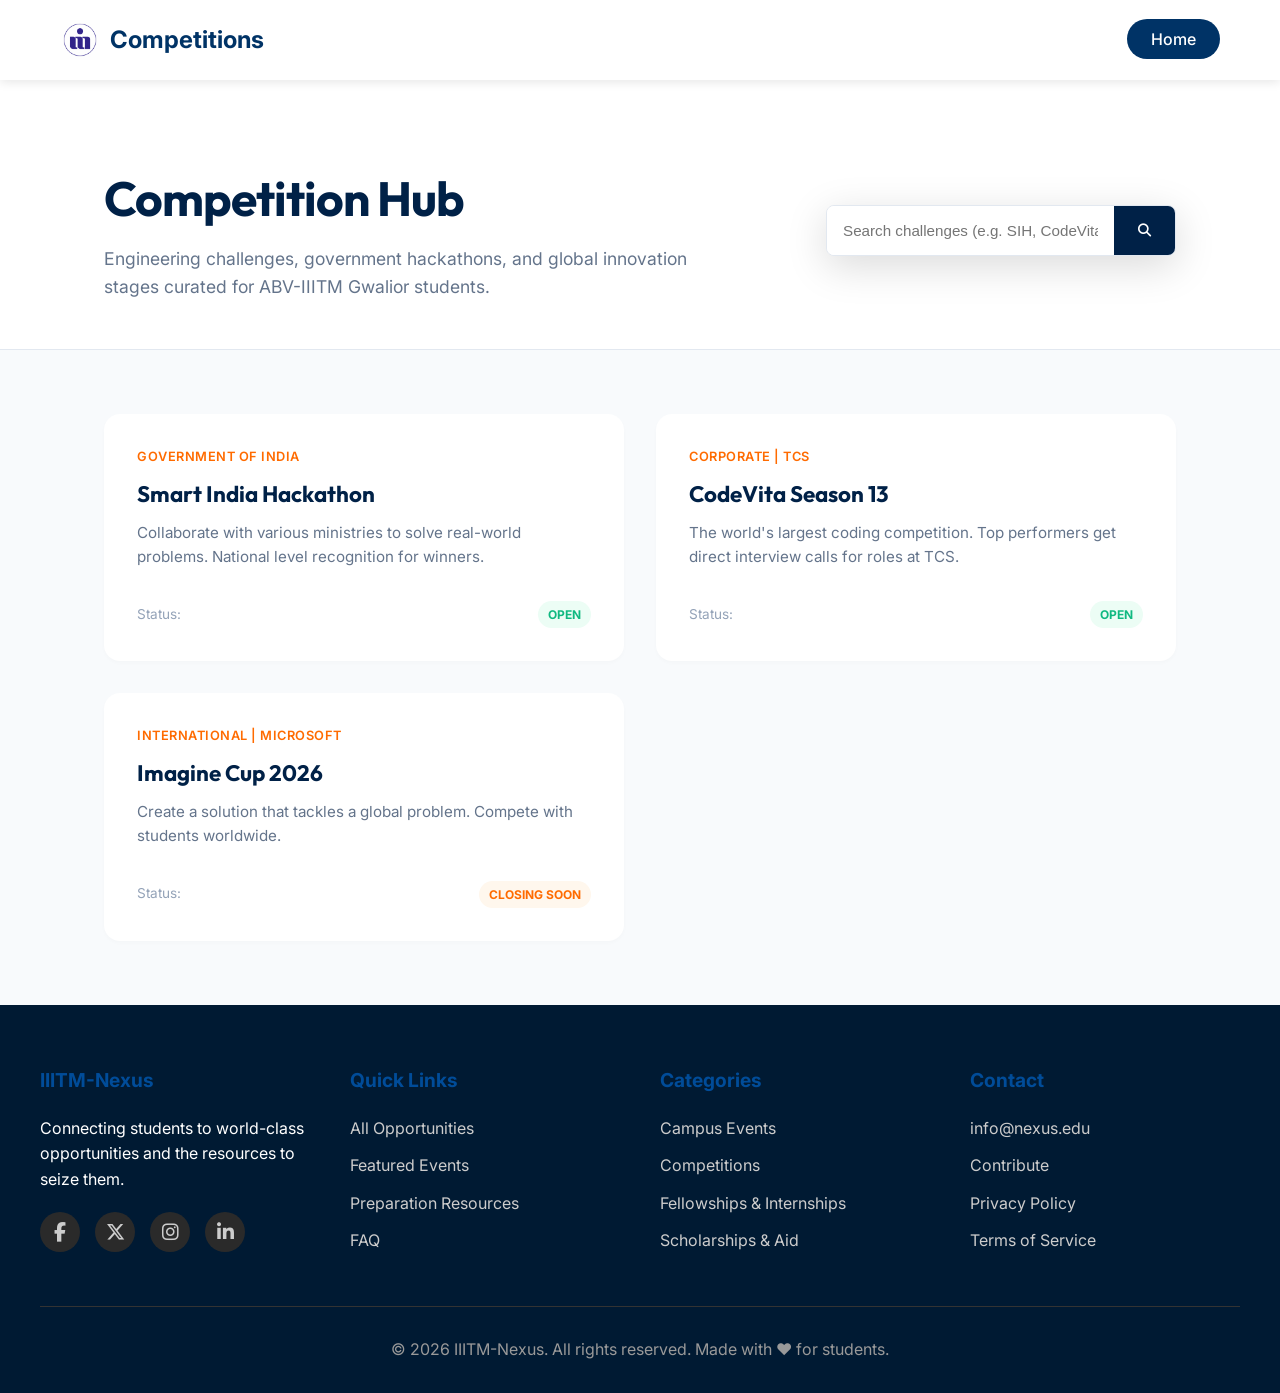
==== pages/Competition/index.html @ e099a58a "Added the competition and event pages" ====
<!DOCTYPE html>
<html lang="en">
<head>
    <meta charset="UTF-8">
    <meta name="viewport" content="width=device-width, initial-scale=1.0">
    <title>Competitions | IIITM Nexus</title>

    <link rel="icon" type="image/png" href="../../assets/favicon.png">
    <link rel="stylesheet" href="../../style.css">
    <link rel="stylesheet" href="https://cdnjs.cloudflare.com/ajax/libs/font-awesome/6.5.1/css/all.min.css">
    <link href="https://fonts.googleapis.com/css2?family=Outfit:wght@400;600;800&family=Inter:wght@400;500&display=swap" rel="stylesheet">

    <style>
        body {
            background-color: #f8fafc;
            color: #1e293b;
            font-family: 'Inter', sans-serif;
        }
        
        h1, h2, h3 { font-family: 'Outfit', sans-serif; color: #002147; }

        .page-intro {
            background: #ffffff;
            padding: 5rem 0 3rem; 
            border-bottom: 1px solid #e2e8f0;
        }

        .intro-container {
            max-width: 1200px;
            margin: 0 auto;
            padding: 0 5%;
            display: grid;
            grid-template-columns: 1fr 350px;
            gap: 4rem;
            align-items: center;
        }

        .intro-text h1 {
            font-size: 3rem;
            margin-bottom: 0.5rem;
            letter-spacing: -1px;
        }

        .intro-text p {
            font-size: 1.1rem;
            color: #64748b;
            max-width: 600px;
            line-height: 1.6;
        }

        .intro-search .search-box {
            display: flex;
            border: 1px solid #e2e8f0;
            border-radius: 8px;
            overflow: hidden;
            background: #ffffff;
            transition: 0.3s;
        }
        
        .intro-search .search-box:focus-within {
            border-color: #ff6b00;
            box-shadow: 0 0 0 3px rgba(255, 107, 0, 0.1);
        }

        .intro-search input {
            flex: 1;
            padding: 1rem;
            border: none;
            outline: none;
            font-size: 0.95rem;
        }

        .intro-search button {
            background: #002147;
            color: white;
            border: none;
            padding: 0 1.5rem;
            font-weight: 600;
            cursor: pointer;
            transition: 0.3s;
        }
        
        .intro-search button:hover { background: #00152e; }

        .grid-section {
            padding: 4rem 0;
        }

        .grid-container {
            max-width: 1200px;
            margin: 0 auto;
            padding: 0 5%;
        }

        .comp-grid {
            display: grid;
            grid-template-columns: repeat(auto-fill, minmax(350px, 1fr));
            gap: 2rem;
        }

        .comp-card-link {
            text-decoration: none;
            color: inherit;
            display: block;
            height: 100%;
        }

        .comp-card {
            background: #ffffff;
            border-radius: 16px;
            padding: 2rem;
            transition: all 0.2s ease-in-out;
            display: flex;
            flex-direction: column;
            height: 100%;
            border: 1px solid transparent; 
            box-shadow: 0 2px 4px rgba(0,0,0,0.02);
        }
        
        .comp-card-link:hover .comp-card {
            transform: translateY(-5px);
            box-shadow: 0 20px 40px rgba(0, 33, 71, 0.05);
            border-color: #e2e8f0;
        }

        .comp-card .tag {
            color: #ff6b00;
            font-weight: 600;
            font-size: 0.8rem;
            text-transform: uppercase;
            letter-spacing: 0.5px;
            margin-bottom: 0.75rem;
        }

        .comp-card h3 {
            margin-bottom: 0.75rem;
            font-size: 1.4rem;
            font-weight: 700;
            line-height: 1.3;
        }

        .comp-card p {
            color: #64748b;
            font-size: 0.95rem;
            margin-bottom: 2rem;
            line-height: 1.6;
            flex-grow: 1;
        }

        .comp-meta {
            margin-top: auto;
            display: flex;
            justify-content: space-between;
            align-items: center;
            font-size: 0.85rem;
            color: #94a3b8;
        }
        
        .comp-meta .status {
            font-weight: 600;
            color: #1e293b;
        }
        
        .comp-meta .status-pill {
            padding: 4px 10px;
            border-radius: 100px;
            font-weight: 700;
            font-size: 0.75rem;
        }
        
        .status-open { background-color: #ecfdf5; color: #10b981; }
        .status-warning { background-color: #fff7ed; color: #ff6b00; }

        @media (max-width: 900px) {
            .intro-container { grid-template-columns: 1fr; gap: 2rem; }
            .intro-text h1 { font-size: 2.2rem; }
        }
    </style>
</head>
<body>

    <header>
        <nav>
            <a href="../../index.html" class="logo">
                <img src="../../assets/IIITM logo.png" alt="IIITM Logo" class="logo-img">
                Competitions
            </a>
            
            <button class="menu-toggle" aria-label="Toggle navigation">
                <span></span>
                <span></span>
                <span></span>
            </button>

            <ul class="nav-links" id="navLinks">
                <li><a href="../../index.html" class="nav-cta">Home</a></li>
            </ul>
        </nav>
    </header>

    <section class="page-intro">
        <div class="intro-container">
            <div class="intro-text">
                <h1>Competition Hub</h1>
                <p>Engineering challenges, government hackathons, and global innovation stages curated for ABV-IIITM Gwalior students.</p>
            </div>
            
            <div class="intro-search">
                <div class="search-box">
                    <input type="text" placeholder="Search challenges (e.g. SIH, CodeVita)...">
                    <button><i class="fas fa-search"></i></button>
                </div>
            </div>
        </div>
    </section>

    <main class="grid-section">
        <div class="grid-container">
            <div class="comp-grid">
                
                <a href="#" class="comp-card-link">
                    <article class="comp-card">
                        <span class="tag">Government of India</span>
                        <h3>Smart India Hackathon</h3>
                        <p>Collaborate with various ministries to solve real-world problems. National level recognition for winners.</p>
                        <div class="comp-meta">
                            <span>Status:</span>
                            <span class="status-pill status-open">OPEN</span>
                        </div>
                    </article>
                </a>

                <a href="#" class="comp-card-link">
                    <article class="comp-card">
                        <span class="tag">Corporate | TCS</span>
                        <h3>CodeVita Season 13</h3>
                        <p>The world's largest coding competition. Top performers get direct interview calls for roles at TCS.</p>
                        <div class="comp-meta">
                            <span>Status:</span>
                            <span class="status-pill status-open">OPEN</span>
                        </div>
                    </article>
                </a>

                <a href="#" class="comp-card-link">
                    <article class="comp-card">
                        <span class="tag">International | Microsoft</span>
                        <h3>Imagine Cup 2026</h3>
                        <p>Create a solution that tackles a global problem. Compete with students worldwide.</p>
                        <div class="comp-meta">
                            <span>Status:</span>
                            <span class="status-pill status-warning">CLOSING SOON</span>
                        </div>
                    </article>
                </a>

            </div>
        </div>
    </main>

    <footer id="contact">
        <div class="footer-content">
            <div class="footer-section">
                <h4>IIITM-Nexus</h4>
                <p>Connecting students to world-class opportunities and the resources to seize them.</p>
                <div class="social-links">
                    <a href="#" title="Facebook"><i class="fab fa-facebook-f"></i></a>
                    <a href="#" title="X / Twitter"><i class="fab fa-x-twitter"></i></a>
                    <a href="#" title="Instagram"><i class="fab fa-instagram"></i></a>
                    <a href="#" title="LinkedIn"><i class="fab fa-linkedin-in"></i></a>
                </div>
            </div>
            
            <div class="footer-section">
                <h4>Quick Links</h4>
                <ul>
                    <li><a href="#">All Opportunities</a></li>
                    <li><a href="#">Featured Events</a></li>
                    <li><a href="#">Preparation Resources</a></li>
                    <li><a href="#">FAQ</a></li>
                </ul>
            </div>
            
            <div class="footer-section">
                <h4>Categories</h4>
                <ul>
                    <li><a href="#">Campus Events</a></li>
                    <li><a href="#">Competitions</a></li>
                    <li><a href="#">Fellowships & Internships</a></li>
                    <li><a href="#">Scholarships & Aid</a></li>
                </ul>
            </div>
            
            <div class="footer-section">
                <h4>Contact</h4>
                <ul>
                    <li><a href="mailto:info@nexus.edu">info@nexus.edu</a></li>
                    <li><a href="#">Contribute</a></li>
                    <li><a href="#">Privacy Policy</a></li>
                    <li><a href="#">Terms of Service</a></li>
                </ul>
            </div>
        </div>
        
        <div class="footer-bottom">
            <p>&copy; 2026 IIITM-Nexus. All rights reserved. Made with ❤️ for students.</p>
        </div>
    </footer>

    <script src="../../script.js"></script>
</body>
</html>
---- style.css ----
/* =========================================
   VARIABLES
   ========================================= */
:root {
    --primary: #003366;       
    --primary-dark: #002244;      
    --gradient-blue: #00509E; 

    /* Text & Backgrounds */
    --text-main: #1a1a1a;
    --text-light: #666666;
    --text-white: #ffffff;
    --bg-light: #f4f6f9;
    --bg-footer: #001a33;

    /* Effects */
    --shadow-sm: 0 2px 10px rgba(0,0,0,0.1);
    --shadow-md: 0 4px 6px rgba(0,0,0,0.07);
    --shadow-lg: 0 10px 40px rgba(0,0,0,0.15);
    --transition: all 0.3s ease;
    --radius: 12px;
}

* {
    margin: 0;
    padding: 0;
    box-sizing: border-box;
}

html {
    scroll-behavior: smooth;
    scroll-padding-top: 100px;
}

body {
    font-family: -apple-system, BlinkMacSystemFont, 'Segoe UI', Roboto, Oxygen, Ubuntu, Cantarell, sans-serif;
    line-height: 1.6;
    color: var(--text-main);
}

/* =========================================
   HEADER & NAVIGATION
   ========================================= */
header {
    background: var(--text-white);
    box-shadow: var(--shadow-sm);
    position: sticky;
    top: 0;
    z-index: 1000;
}

nav {
    max-width: 1200px;
    margin: 0 auto;
    padding: 20px;
    display: flex;
    justify-content: space-between;
    align-items: center;
}

.logo {
    display: flex;
    align-items: center;
    gap: 10px;
    font-size: 1.5rem;
    font-weight: 700;
    color: var(--primary);
    text-decoration: none;
}

.logo-img {
    height: 40px;
    width: auto;
}

.nav-links {
    display: flex;
    gap: 30px;
    list-style: none;
    align-items: center;
}

.nav-links a {
    text-decoration: none;
    color: var(--text-main);
    font-weight: 500;
    transition: var(--transition);
}

.nav-links a:hover {
    color: var(--primary);
}

.nav-cta {
    padding: 10px 24px;
    background: var(--primary);
    color: var(--text-white) !important;
    border-radius: 25px;
    font-weight: 600;
    transition: var(--transition);
}

.nav-cta:hover {
    background: var(--primary-dark);
    transform: translateY(-2px);
}

/* Mobile Menu Toggle */
.menu-toggle {
    display: none;
    flex-direction: column;
    gap: 5px;
    cursor: pointer;
    background: none;
    border: none;
    padding: 5px;
    z-index: 1001;
}

.menu-toggle.active span:nth-child(1) { transform: rotate(45deg) translate(5px, 6px); }
.menu-toggle.active span:nth-child(2) { opacity: 0; }
.menu-toggle.active span:nth-child(3) { transform: rotate(-45deg) translate(5px, -6px); }

/* =========================================
   HERO SECTION
   ========================================= */
.hero {
    background: linear-gradient(135deg, var(--primary) 0%, var(--gradient-blue) 100%);
    color: var(--text-white);
    padding: 80px 20px 100px;
    text-align: center;
    position: relative;
    overflow: hidden;
}

.hero::before {
    content: '';
    position: absolute;
    top: 0; left: 0; right: 0; bottom: 0;
    background: url('data:image/svg+xml,<svg width="60" height="60" xmlns="http://www.w3.org/2000/svg"><circle cx="30" cy="30" r="2" fill="white" opacity="0.1"/></svg>');
    animation: float 20s linear infinite;
}

.hero-content {
    position: relative;
    z-index: 1;
    max-width: 800px;
    margin: 0 auto;
}

h1 {
    font-size: 3rem;
    font-weight: 700;
    margin-bottom: 20px;
    animation: fadeInUp 0.8s ease;
}

.subtitle {
    font-size: 1.25rem;
    margin-bottom: 40px;
    opacity: 0.95;
    animation: fadeInUp 0.8s ease 0.2s both;
}

/* Search Box */
.search-container {
    max-width: 600px;
    margin: 0 auto;
    animation: fadeInUp 0.8s ease 0.4s both;
}

.search-box {
    display: flex;
    background: var(--text-white);
    border-radius: 50px;
    overflow: hidden;
    box-shadow: var(--shadow-lg);
    transition: transform 0.3s ease;
}

.search-box:focus-within {
    transform: translateY(-2px);
    box-shadow: 0 15px 50px rgba(0,0,0,0.25);
}

.search-box input {
    flex: 1;
    padding: 18px 30px;
    border: none;
    font-size: 1rem;
    outline: none;
    color: var(--text-main);
}

.search-box button {
    padding: 18px 35px;
    background: var(--primary);
    border: none;
    color: var(--text-white);
    font-weight: 600;
    cursor: pointer;
    transition: var(--transition);
}

.search-box button:hover {
    background: var(--primary-dark);
}

/* =========================================
   LAYOUT
   ========================================= */
.container {
    max-width: 1200px;
    margin: 0 auto;
    padding: 0 20px;
}

.section-title {
    text-align: center;
    font-size: 2.25rem;
    margin-bottom: 50px;
    color: var(--text-main);
}

/* Categories Section */
.categories {
    padding: 60px 20px;
    background: var(--bg-light);
}

.category-grid {
    display: grid;
    grid-template-columns: 1fr;
    gap: 30px;
    margin-bottom: 40px;
    max-width: 1000px;
    margin-left: auto;
    margin-right: auto;
}

.category-card {
    background: var(--text-white);
    padding: 35px;
    border-radius: var(--radius);
    box-shadow: var(--shadow-md);
    transition: var(--transition);
    cursor: pointer;
    border: 2px solid transparent;
}

.category-card:hover {
    transform: translateY(-8px);
    box-shadow: 0 12px 24px rgba(0,0,0,0.15);
    border-color: var(--primary);
}

.category-icon {
    font-size: 2.5rem;
    margin-bottom: 15px;
}

.category-card h3 {
    font-size: 1.4rem;
    margin-bottom: 10px;
    color: var(--text-main);
}

.category-card p {
    color: var(--text-light);
    font-size: 0.95rem;
}

/* Resources Section */
.resources-section {
    padding: 80px 20px;
    background: var(--text-white);
}

.resource-grid {
    display: grid;
    grid-template-columns: 1fr;
    gap: 30px;
    max-width: 1000px;
    margin: 0 auto;
}

.resource-card {
    display: flex;
    align-items: center;
    gap: 20px;
    padding: 25px;
    border: 1px solid #eee;
    border-radius: var(--radius);
    text-decoration: none;
    color: var(--text-main);
    transition: var(--transition);
    background: #fff;
}

.resource-card:hover {
    border-color: var(--primary);
    transform: translateY(-5px);
    box-shadow: var(--shadow-md);
}

.resource-icon {
    width: 60px;
    height: 60px;
    background: var(--bg-light);
    border-radius: 50%;
    display: flex;
    align-items: center;
    justify-content: center;
    font-size: 1.5rem;
    color: var(--primary);
    flex-shrink: 0;
}

.resource-info h3 {
    font-size: 1.1rem;
    margin-bottom: 5px;
}

.resource-info span {
    font-size: 0.9rem;
    color: var(--primary);
    font-weight: 500;
    display: flex;
    align-items: center;
    gap: 5px;
}

.resource-card:hover .resource-info span i {
    transform: translateX(5px);
    transition: transform 0.3s ease;
}

/* About Section */
.about-section {
    padding: 100px 20px;
    background: var(--bg-light);
}

.about-wrapper {
    display: grid;
    grid-template-columns: 1fr 1fr;
    gap: 60px;
    align-items: center;
}

.about-lead {
    font-size: 1.2rem;
    color: var(--primary);
    font-weight: 500;
    margin-bottom: 20px;
    line-height: 1.6;
}

.about-text p {
    color: #555;
    margin-bottom: 30px;
    font-size: 1.05rem;
}

.mini-stats {
    display: flex;
    gap: 40px;
    margin-top: 30px;
    padding-top: 30px;
    border-top: 1px solid #eee;
}

.mini-stat strong {
    display: block;
    font-size: 2rem;
    color: var(--text-main);
    line-height: 1;
}

.mini-stat span {
    display: block;
    font-size: 0.9rem;
    color: var(--text-light);
}

.about-features-list {
    display: flex;
    flex-direction: column;
    gap: 25px;
}

.feature-item {
    display: flex;
    align-items: flex-start;
    gap: 20px;
    background: var(--text-white);
    padding: 25px;
    border-radius: 12px;
    transition: var(--transition);
}

.feature-item:hover {
    transform: translateX(10px);
    box-shadow: var(--shadow-md);
}

.feature-icon-small {
    font-size: 1.8rem;
    background: var(--bg-light);
    width: 50px;
    height: 50px;
    display: flex;
    align-items: center;
    justify-content: center;
    border-radius: 50%;
    box-shadow: 0 4px 10px rgba(0,0,0,0.05);
    flex-shrink: 0;
}

/* CTA Section */
.cta-section {
    background: linear-gradient(135deg, var(--primary) 0%, var(--primary-dark) 100%);
    color: var(--text-white);
    padding: 80px 20px;
    text-align: center;
}

.cta-button {
    display: inline-block;
    padding: 16px 40px;
    background: var(--text-white);
    color: var(--primary);
    text-decoration: none;
    border-radius: 50px;
    font-weight: 600;
    font-size: 1.1rem;
    margin-top: 30px;
    transition: var(--transition);
    box-shadow: 0 4px 15px rgba(0,0,0,0.2);
}

.cta-button:hover {
    transform: translateY(-3px);
    box-shadow: 0 8px 25px rgba(0,0,0,0.3);
}

/* =========================================
   FOOTER
   ========================================= */
footer {
    background: var(--bg-footer);
    color: var(--text-white);
    padding: 60px 20px 30px;
}

.footer-content {
    max-width: 1200px;
    margin: 0 auto;
    display: grid;
    grid-template-columns: 1fr;
    gap: 40px;
    margin-bottom: 40px;
    text-align: center;
}

.footer-section h4 {
    font-size: 1.2rem;
    margin-bottom: 20px;
    color: var(--primary);
    filter: brightness(1.5);
}

.footer-section ul {
    list-style: none;
}

.footer-section ul li {
    margin-bottom: 12px;
}

.footer-section a {
    color: #ccc;
    text-decoration: none;
    transition: var(--transition);
}

.footer-section a:hover {
    color: var(--primary);
    filter: brightness(1.5);
}

.social-links {
    display: flex;
    gap: 15px;
    margin-top: 20px;
    justify-content: center;
}

.social-links a {
    width: 40px;
    height: 40px;
    background: #2a2a2a;
    border-radius: 50%;
    display: flex;
    align-items: center;
    justify-content: center;
    font-size: 1.2rem;
    transition: var(--transition);
}

.social-links a:hover {
    background: var(--primary);
    transform: translateY(-3px);
    color: white;
}

.footer-bottom {
    max-width: 1200px;
    margin: 0 auto;
    padding-top: 30px;
    border-top: 1px solid #333;
    text-align: center;
    color: #999;
}

/* =========================================
   ANIMATIONS
   ========================================= */
@keyframes float {
    0% { transform: translateY(0); }
    100% { transform: translateY(-60px); }
}

@keyframes fadeInUp {
    from { opacity: 0; transform: translateY(30px); }
    to { opacity: 1; transform: translateY(0); }
}

/* =========================================
   MEDIA QUERIES
   ========================================= */

@media (min-width: 768px) {
    .category-grid {
        grid-template-columns: repeat(2, 1fr);
    }
}

@media (min-width: 768px) {
    .resource-grid {
        grid-template-columns: repeat(2, 1fr);
    }
    .footer-content {
        grid-template-columns: repeat(2, 1fr);
        text-align: left;
    }
    .social-links {
        justify-content: flex-start;
    }
}

@media (min-width: 1024px) {
    .footer-content {
        grid-template-columns: repeat(4, 1fr);
    }
}

@media (max-width: 768px) {
    .menu-toggle {
        display: flex;
    }

    .nav-links {
        display: none;
        position: absolute;
        top: 70px;
        left: 0;
        right: 0;
        background: var(--text-white);
        flex-direction: column;
        padding: 20px;
        box-shadow: 0 4px 10px rgba(0,0,0,0.1);
        text-align: center;
    }

    .nav-links.active {
        display: flex;
    }

    h1 { font-size: 2rem; }
    .subtitle { font-size: 1.1rem; }
    .section-title { font-size: 1.75rem; }

    .about-wrapper {
        grid-template-columns: 1fr;
        gap: 40px;
    }

    .about-text, .section-title {
        text-align: center !important;
    }

    .mini-stats {
        justify-content: center;
    }
}

@media (max-width: 480px) {
    .search-box {
        flex-direction: column;
        border-radius: 16px;
    }

    .search-box button {
        width: 100%;
        border-radius: 0 0 16px 16px;
    }
}
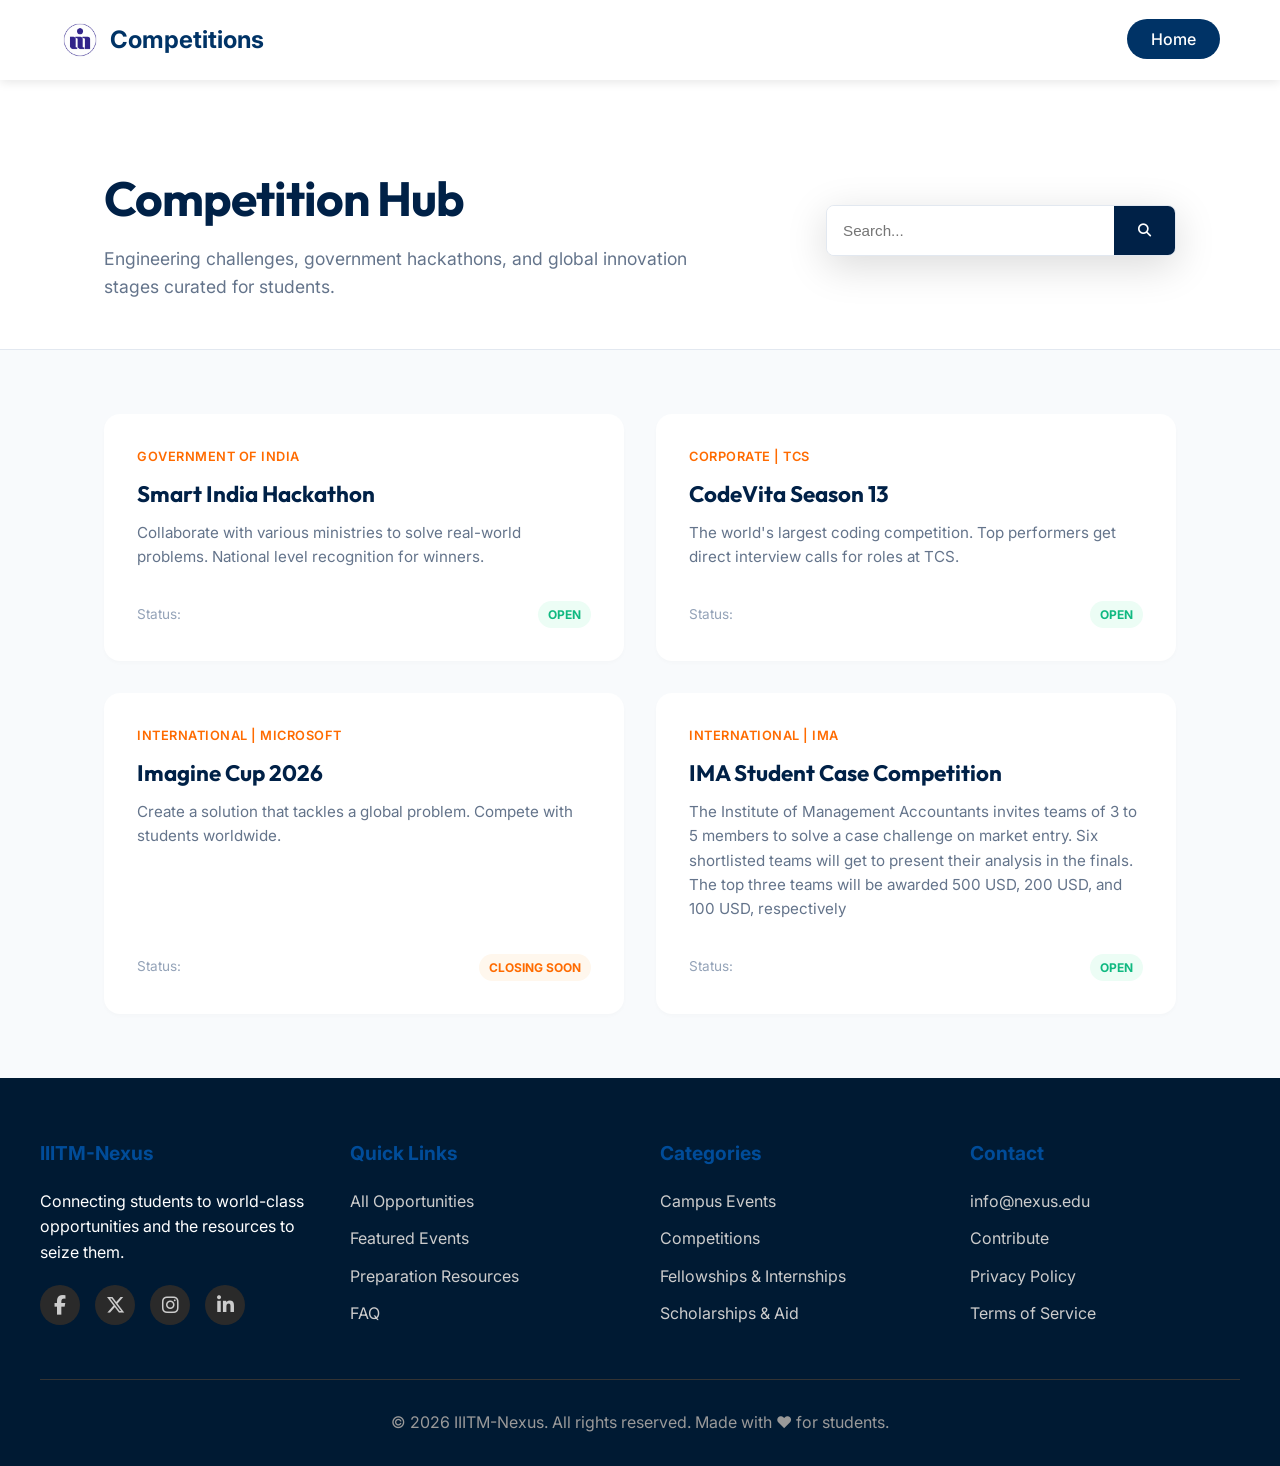
==== commit 53572f27: "Added data.json" ====
--- a/pages/Competition/index.html
+++ b/pages/Competition/index.html
@@ -7,175 +7,9 @@
 
     <link rel="icon" type="image/png" href="../../assets/favicon.png">
     <link rel="stylesheet" href="../../style.css">
+    <link rel="stylesheet" href="style.css"> 
     <link rel="stylesheet" href="https://cdnjs.cloudflare.com/ajax/libs/font-awesome/6.5.1/css/all.min.css">
     <link href="https://fonts.googleapis.com/css2?family=Outfit:wght@400;600;800&family=Inter:wght@400;500&display=swap" rel="stylesheet">
-
-    <style>
-        body {
-            background-color: #f8fafc;
-            color: #1e293b;
-            font-family: 'Inter', sans-serif;
-        }
-        
-        h1, h2, h3 { font-family: 'Outfit', sans-serif; color: #002147; }
-
-        .page-intro {
-            background: #ffffff;
-            padding: 5rem 0 3rem; 
-            border-bottom: 1px solid #e2e8f0;
-        }
-
-        .intro-container {
-            max-width: 1200px;
-            margin: 0 auto;
-            padding: 0 5%;
-            display: grid;
-            grid-template-columns: 1fr 350px;
-            gap: 4rem;
-            align-items: center;
-        }
-
-        .intro-text h1 {
-            font-size: 3rem;
-            margin-bottom: 0.5rem;
-            letter-spacing: -1px;
-        }
-
-        .intro-text p {
-            font-size: 1.1rem;
-            color: #64748b;
-            max-width: 600px;
-            line-height: 1.6;
-        }
-
-        .intro-search .search-box {
-            display: flex;
-            border: 1px solid #e2e8f0;
-            border-radius: 8px;
-            overflow: hidden;
-            background: #ffffff;
-            transition: 0.3s;
-        }
-        
-        .intro-search .search-box:focus-within {
-            border-color: #ff6b00;
-            box-shadow: 0 0 0 3px rgba(255, 107, 0, 0.1);
-        }
-
-        .intro-search input {
-            flex: 1;
-            padding: 1rem;
-            border: none;
-            outline: none;
-            font-size: 0.95rem;
-        }
-
-        .intro-search button {
-            background: #002147;
-            color: white;
-            border: none;
-            padding: 0 1.5rem;
-            font-weight: 600;
-            cursor: pointer;
-            transition: 0.3s;
-        }
-        
-        .intro-search button:hover { background: #00152e; }
-
-        .grid-section {
-            padding: 4rem 0;
-        }
-
-        .grid-container {
-            max-width: 1200px;
-            margin: 0 auto;
-            padding: 0 5%;
-        }
-
-        .comp-grid {
-            display: grid;
-            grid-template-columns: repeat(auto-fill, minmax(350px, 1fr));
-            gap: 2rem;
-        }
-
-        .comp-card-link {
-            text-decoration: none;
-            color: inherit;
-            display: block;
-            height: 100%;
-        }
-
-        .comp-card {
-            background: #ffffff;
-            border-radius: 16px;
-            padding: 2rem;
-            transition: all 0.2s ease-in-out;
-            display: flex;
-            flex-direction: column;
-            height: 100%;
-            border: 1px solid transparent; 
-            box-shadow: 0 2px 4px rgba(0,0,0,0.02);
-        }
-        
-        .comp-card-link:hover .comp-card {
-            transform: translateY(-5px);
-            box-shadow: 0 20px 40px rgba(0, 33, 71, 0.05);
-            border-color: #e2e8f0;
-        }
-
-        .comp-card .tag {
-            color: #ff6b00;
-            font-weight: 600;
-            font-size: 0.8rem;
-            text-transform: uppercase;
-            letter-spacing: 0.5px;
-            margin-bottom: 0.75rem;
-        }
-
-        .comp-card h3 {
-            margin-bottom: 0.75rem;
-            font-size: 1.4rem;
-            font-weight: 700;
-            line-height: 1.3;
-        }
-
-        .comp-card p {
-            color: #64748b;
-            font-size: 0.95rem;
-            margin-bottom: 2rem;
-            line-height: 1.6;
-            flex-grow: 1;
-        }
-
-        .comp-meta {
-            margin-top: auto;
-            display: flex;
-            justify-content: space-between;
-            align-items: center;
-            font-size: 0.85rem;
-            color: #94a3b8;
-        }
-        
-        .comp-meta .status {
-            font-weight: 600;
-            color: #1e293b;
-        }
-        
-        .comp-meta .status-pill {
-            padding: 4px 10px;
-            border-radius: 100px;
-            font-weight: 700;
-            font-size: 0.75rem;
-        }
-        
-        .status-open { background-color: #ecfdf5; color: #10b981; }
-        .status-warning { background-color: #fff7ed; color: #ff6b00; }
-
-        @media (max-width: 900px) {
-            .intro-container { grid-template-columns: 1fr; gap: 2rem; }
-            .intro-text h1 { font-size: 2.2rem; }
-        }
-    </style>
 </head>
 <body>
 
@@ -185,14 +19,7 @@
                 <img src="../../assets/IIITM logo.png" alt="IIITM Logo" class="logo-img">
                 Competitions
             </a>
-            
-            <button class="menu-toggle" aria-label="Toggle navigation">
-                <span></span>
-                <span></span>
-                <span></span>
-            </button>
-
-            <ul class="nav-links" id="navLinks">
+            <ul class="nav-links">
                 <li><a href="../../index.html" class="nav-cta">Home</a></li>
             </ul>
         </nav>
@@ -202,12 +29,11 @@
         <div class="intro-container">
             <div class="intro-text">
                 <h1>Competition Hub</h1>
-                <p>Engineering challenges, government hackathons, and global innovation stages curated for ABV-IIITM Gwalior students.</p>
+                <p>Engineering challenges, government hackathons, and global innovation stages curated for students.</p>
             </div>
-            
             <div class="intro-search">
                 <div class="search-box">
-                    <input type="text" placeholder="Search challenges (e.g. SIH, CodeVita)...">
+                    <input type="text" id="searchInput" placeholder="Search...">
                     <button><i class="fas fa-search"></i></button>
                 </div>
             </div>
@@ -216,45 +42,7 @@
 
     <main class="grid-section">
         <div class="grid-container">
-            <div class="comp-grid">
-                
-                <a href="#" class="comp-card-link">
-                    <article class="comp-card">
-                        <span class="tag">Government of India</span>
-                        <h3>Smart India Hackathon</h3>
-                        <p>Collaborate with various ministries to solve real-world problems. National level recognition for winners.</p>
-                        <div class="comp-meta">
-                            <span>Status:</span>
-                            <span class="status-pill status-open">OPEN</span>
-                        </div>
-                    </article>
-                </a>
-
-                <a href="#" class="comp-card-link">
-                    <article class="comp-card">
-                        <span class="tag">Corporate | TCS</span>
-                        <h3>CodeVita Season 13</h3>
-                        <p>The world's largest coding competition. Top performers get direct interview calls for roles at TCS.</p>
-                        <div class="comp-meta">
-                            <span>Status:</span>
-                            <span class="status-pill status-open">OPEN</span>
-                        </div>
-                    </article>
-                </a>
-
-                <a href="#" class="comp-card-link">
-                    <article class="comp-card">
-                        <span class="tag">International | Microsoft</span>
-                        <h3>Imagine Cup 2026</h3>
-                        <p>Create a solution that tackles a global problem. Compete with students worldwide.</p>
-                        <div class="comp-meta">
-                            <span>Status:</span>
-                            <span class="status-pill status-warning">CLOSING SOON</span>
-                        </div>
-                    </article>
-                </a>
-
-            </div>
+            <div class="comp-grid" id="compGrid"></div>
         </div>
     </main>
 
@@ -306,7 +94,5 @@
             <p>&copy; 2026 IIITM-Nexus. All rights reserved. Made with ❤️ for students.</p>
         </div>
     </footer>
-
-    <script src="../../script.js"></script>
-</body>
+    <script src="script.js"></script> </body>
 </html>
--- a/pages/Competition/style.css
+++ b/pages/Competition/style.css
@@ -0,0 +1,165 @@
+body {
+    background-color: #f8fafc;
+    color: #1e293b;
+    font-family: 'Inter', sans-serif;
+    margin: 0;
+}
+
+h1, h2, h3 { 
+    font-family: 'Outfit', sans-serif; 
+    color: #002147; 
+}
+
+.page-intro {
+    background: #ffffff;
+    padding: 5rem 0 3rem; 
+    border-bottom: 1px solid #e2e8f0;
+}
+
+.intro-container {
+    max-width: 1200px;
+    margin: 0 auto;
+    padding: 0 5%;
+    display: grid;
+    grid-template-columns: 1fr 350px;
+    gap: 4rem;
+    align-items: center;
+}
+
+.intro-text h1 {
+    font-size: 3rem;
+    margin-bottom: 0.5rem;
+    letter-spacing: -1px;
+}
+
+.intro-text p {
+    font-size: 1.1rem;
+    color: #64748b;
+    max-width: 600px;
+    line-height: 1.6;
+}
+
+.intro-search .search-box {
+    display: flex;
+    border: 1px solid #e2e8f0;
+    border-radius: 8px;
+    overflow: hidden;
+    background: #ffffff;
+    transition: 0.3s;
+}
+
+.intro-search .search-box:focus-within {
+    border-color: #ff6b00;
+    box-shadow: 0 0 0 3px rgba(255, 107, 0, 0.1);
+}
+
+.intro-search input {
+    flex: 1;
+    padding: 1rem;
+    border: none;
+    outline: none;
+    font-size: 0.95rem;
+}
+
+.intro-search button {
+    background: #002147;
+    color: white;
+    border: none;
+    padding: 0 1.5rem;
+    font-weight: 600;
+    cursor: pointer;
+    transition: 0.3s;
+}
+
+.intro-search button:hover { background: #00152e; }
+
+.grid-section {
+    padding: 4rem 0;
+}
+
+.grid-container {
+    max-width: 1200px;
+    margin: 0 auto;
+    padding: 0 5%;
+}
+
+.comp-grid {
+    display: grid;
+    grid-template-columns: repeat(auto-fill, minmax(350px, 1fr));
+    gap: 2rem;
+}
+
+.comp-card-link {
+    text-decoration: none;
+    color: inherit;
+    display: block;
+    height: 100%;
+}
+
+.comp-card {
+    background: #ffffff;
+    border-radius: 16px;
+    padding: 2rem;
+    transition: all 0.2s ease-in-out;
+    display: flex;
+    flex-direction: column;
+    height: 100%;
+    border: 1px solid transparent; 
+    box-shadow: 0 2px 4px rgba(0,0,0,0.02);
+}
+
+.comp-card-link:hover .comp-card {
+    transform: translateY(-5px);
+    box-shadow: 0 20px 40px rgba(0, 33, 71, 0.05);
+    border-color: #e2e8f0;
+}
+
+.comp-card .tag {
+    color: #ff6b00;
+    font-weight: 600;
+    font-size: 0.8rem;
+    text-transform: uppercase;
+    letter-spacing: 0.5px;
+    margin-bottom: 0.75rem;
+}
+
+.comp-card h3 {
+    margin-bottom: 0.75rem;
+    font-size: 1.4rem;
+    font-weight: 700;
+    line-height: 1.3;
+}
+
+.comp-card p {
+    color: #64748b;
+    font-size: 0.95rem;
+    margin-bottom: 2rem;
+    line-height: 1.6;
+    flex-grow: 1;
+}
+
+.comp-meta {
+    margin-top: auto;
+    display: flex;
+    justify-content: space-between;
+    align-items: center;
+    font-size: 0.85rem;
+    color: #94a3b8;
+}
+
+.comp-meta .status-pill {
+    padding: 4px 10px;
+    border-radius: 100px;
+    font-weight: 700;
+    font-size: 0.75rem;
+}
+
+.status-open { background-color: #ecfdf5; color: #10b981; }
+.status-warning { background-color: #fff7ed; color: #ff6b00; }
+
+@media (max-width: 900px) {
+    .intro-container { grid-template-columns: 1fr; gap: 2rem; }
+    .intro-text h1 { font-size: 2.2rem; }
+    .intro-text { text-align: center; }
+    .intro-text p { margin: 0 auto; }
+}
